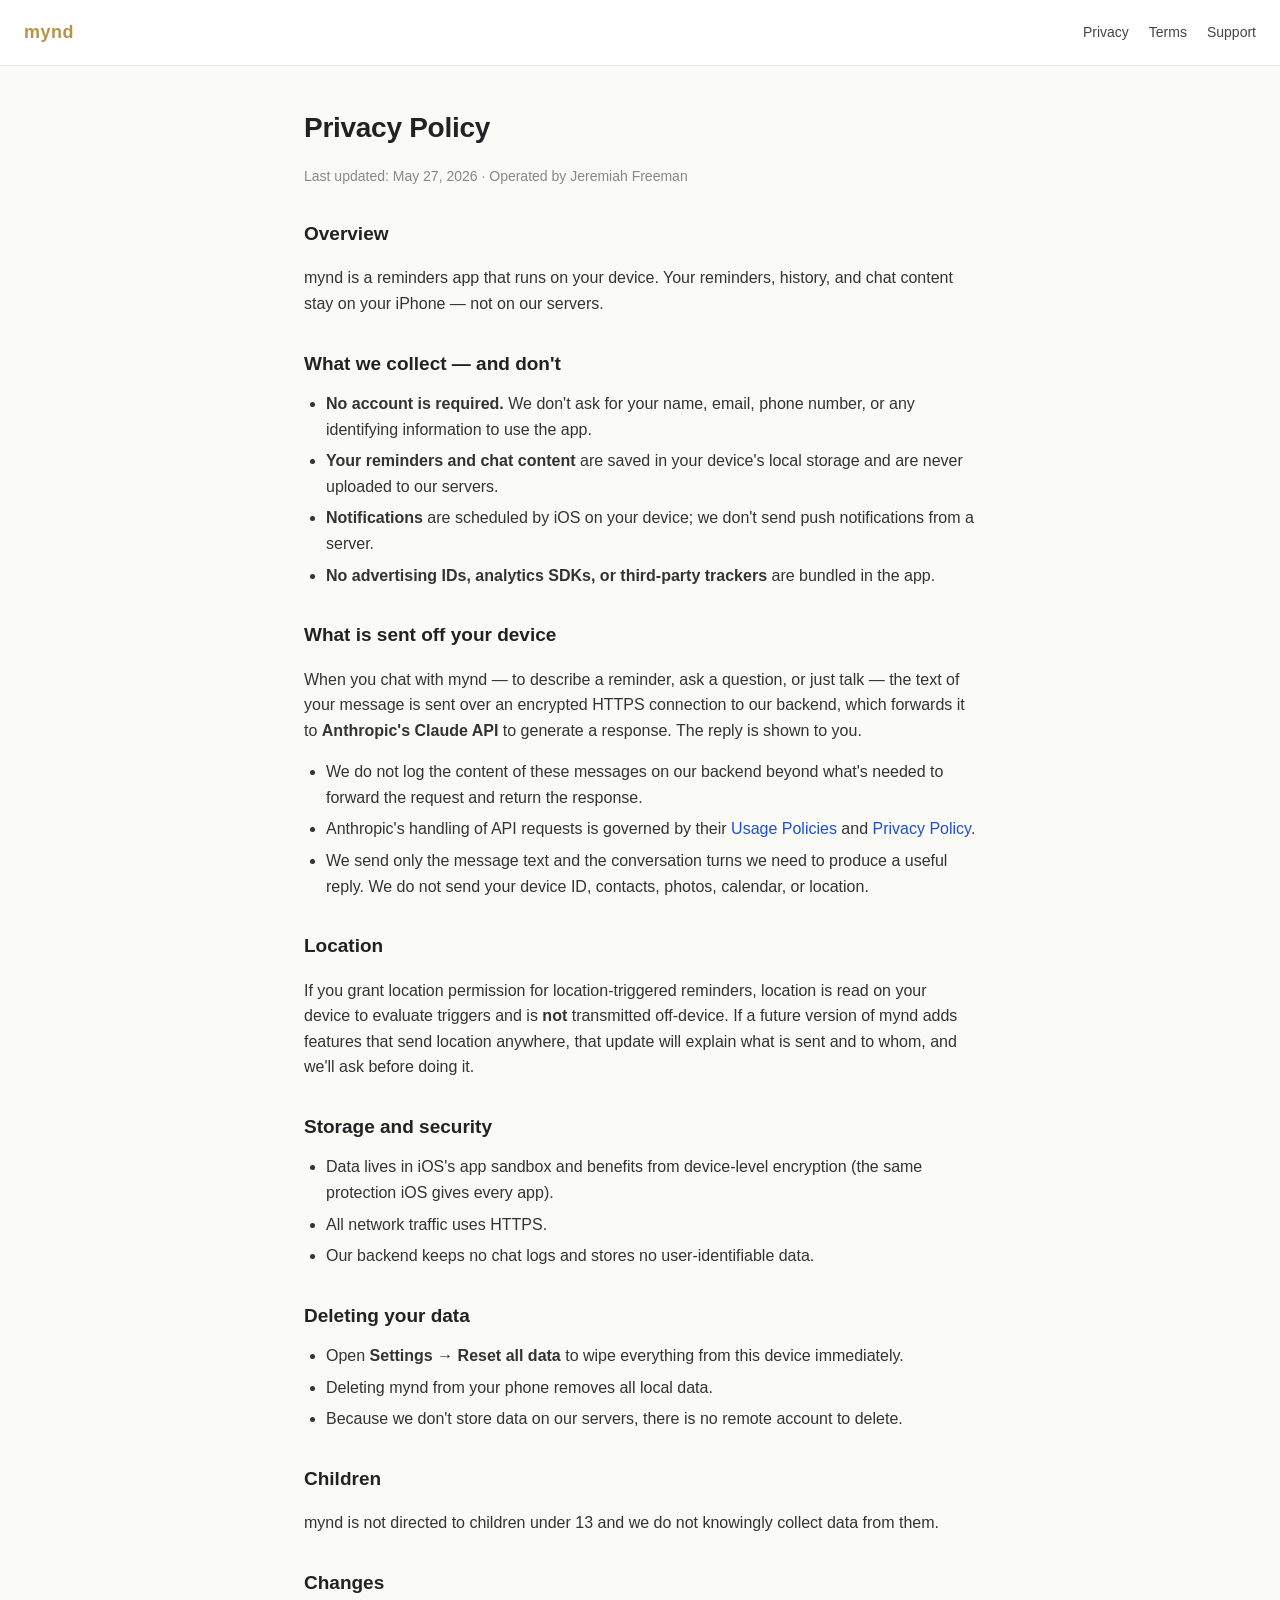
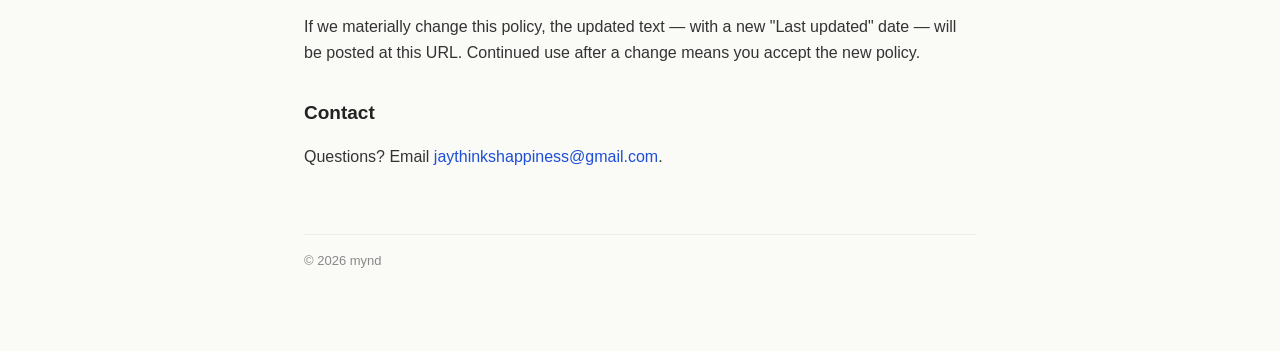
==== privacy.html @ 7d591dc5 "Initial site" ====
<!doctype html>
<html lang="en">
<head>
<meta charset="utf-8">
<meta name="viewport" content="width=device-width,initial-scale=1">
<title>Privacy Policy — mynd</title>
<link rel="stylesheet" href="style.css">
</head>
<body>
<header>
  <a class="brand" href="index.html">mynd</a>
  <a href="privacy.html">Privacy</a>
  <a href="terms.html">Terms</a>
  <a href="support.html">Support</a>
</header>
<main class="wrap">

<h1>Privacy Policy</h1>
<p class="meta">Last updated: May 27, 2026 · Operated by Jeremiah Freeman</p>

<h2>Overview</h2>
<p>mynd is a reminders app that runs on your device. Your reminders, history, and chat content stay on your iPhone — not on our servers.</p>

<h2>What we collect — and don't</h2>
<ul>
  <li><strong>No account is required.</strong> We don't ask for your name, email, phone number, or any identifying information to use the app.</li>
  <li><strong>Your reminders and chat content</strong> are saved in your device's local storage and are never uploaded to our servers.</li>
  <li><strong>Notifications</strong> are scheduled by iOS on your device; we don't send push notifications from a server.</li>
  <li><strong>No advertising IDs, analytics SDKs, or third-party trackers</strong> are bundled in the app.</li>
</ul>

<h2>What is sent off your device</h2>
<p>When you chat with mynd — to describe a reminder, ask a question, or just talk — the text of your message is sent over an encrypted HTTPS connection to our backend, which forwards it to <strong>Anthropic's Claude API</strong> to generate a response. The reply is shown to you.</p>
<ul>
  <li>We do not log the content of these messages on our backend beyond what's needed to forward the request and return the response.</li>
  <li>Anthropic's handling of API requests is governed by their <a href="https://www.anthropic.com/legal/usage-policy">Usage Policies</a> and <a href="https://www.anthropic.com/legal/privacy">Privacy Policy</a>.</li>
  <li>We send only the message text and the conversation turns we need to produce a useful reply. We do not send your device ID, contacts, photos, calendar, or location.</li>
</ul>

<h2>Location</h2>
<p>If you grant location permission for location-triggered reminders, location is read on your device to evaluate triggers and is <strong>not</strong> transmitted off-device. If a future version of mynd adds features that send location anywhere, that update will explain what is sent and to whom, and we'll ask before doing it.</p>

<h2>Storage and security</h2>
<ul>
  <li>Data lives in iOS's app sandbox and benefits from device-level encryption (the same protection iOS gives every app).</li>
  <li>All network traffic uses HTTPS.</li>
  <li>Our backend keeps no chat logs and stores no user-identifiable data.</li>
</ul>

<h2>Deleting your data</h2>
<ul>
  <li>Open <strong>Settings → Reset all data</strong> to wipe everything from this device immediately.</li>
  <li>Deleting mynd from your phone removes all local data.</li>
  <li>Because we don't store data on our servers, there is no remote account to delete.</li>
</ul>

<h2>Children</h2>
<p>mynd is not directed to children under 13 and we do not knowingly collect data from them.</p>

<h2>Changes</h2>
<p>If we materially change this policy, the updated text — with a new "Last updated" date — will be posted at this URL. Continued use after a change means you accept the new policy.</p>

<h2>Contact</h2>
<p>Questions? Email <a href="mailto:jaythinkshappiness@gmail.com">jaythinkshappiness@gmail.com</a>.</p>

<footer>© 2026 mynd</footer>
</main>
</body>
</html>
---- style.css ----
*,*::before,*::after{box-sizing:border-box}
body{font:16px/1.6 -apple-system,BlinkMacSystemFont,"Segoe UI",Roboto,sans-serif;color:#222;background:#fafaf7;margin:0;padding:0}
.wrap{max-width:720px;margin:0 auto;padding:40px 24px 80px}
h1{font-weight:600;letter-spacing:-.01em;margin:0 0 6px;font-size:28px}
h2{margin:32px 0 12px;font-weight:600;font-size:19px}
p,li{color:#333}
ul{padding-left:22px;margin:8px 0 16px}
li{margin-bottom:6px}
a{color:#1d4ed8;text-decoration:none}
a:hover{text-decoration:underline}
.meta{color:#888;font-size:14px;margin-bottom:24px}
header{display:flex;align-items:center;gap:20px;padding:18px 24px;border-bottom:1px solid #ece9e1;background:#fff}
header a{color:#444;font-size:14px;font-weight:500}
header a.brand{color:#b8944a;font-size:18px;font-weight:600;letter-spacing:.5px;margin-right:auto}
footer{margin-top:64px;color:#888;font-size:13px;border-top:1px solid #eee;padding-top:16px}
.hero{padding:80px 24px 40px;text-align:center}
.hero h1{font-size:48px;color:#b8944a;letter-spacing:1px;margin-bottom:8px}
.hero p{font-size:18px;color:#555;max-width:520px;margin:0 auto 24px}
.links{display:flex;gap:14px;justify-content:center;flex-wrap:wrap}
.links a{padding:10px 18px;border:1px solid #ddd;border-radius:8px;color:#333;background:#fff}
.links a:hover{border-color:#b8944a;color:#b8944a;text-decoration:none}
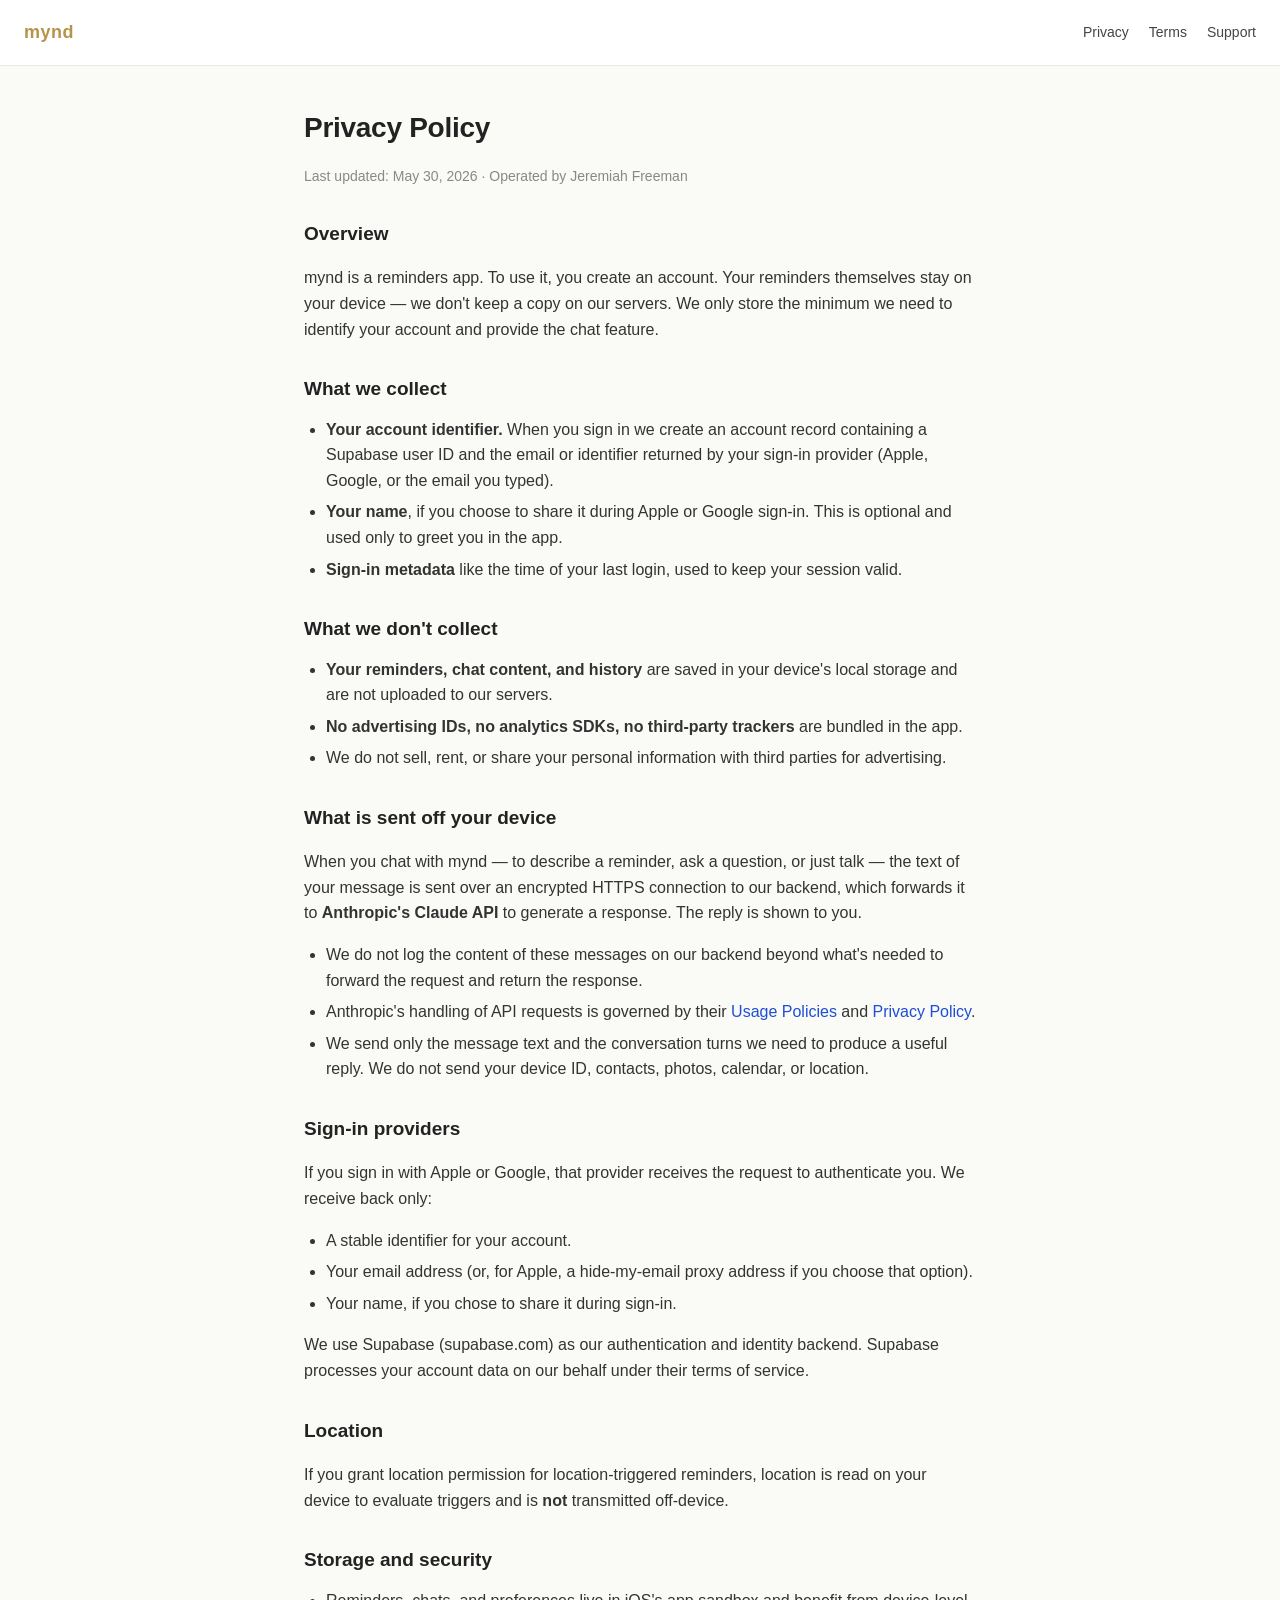
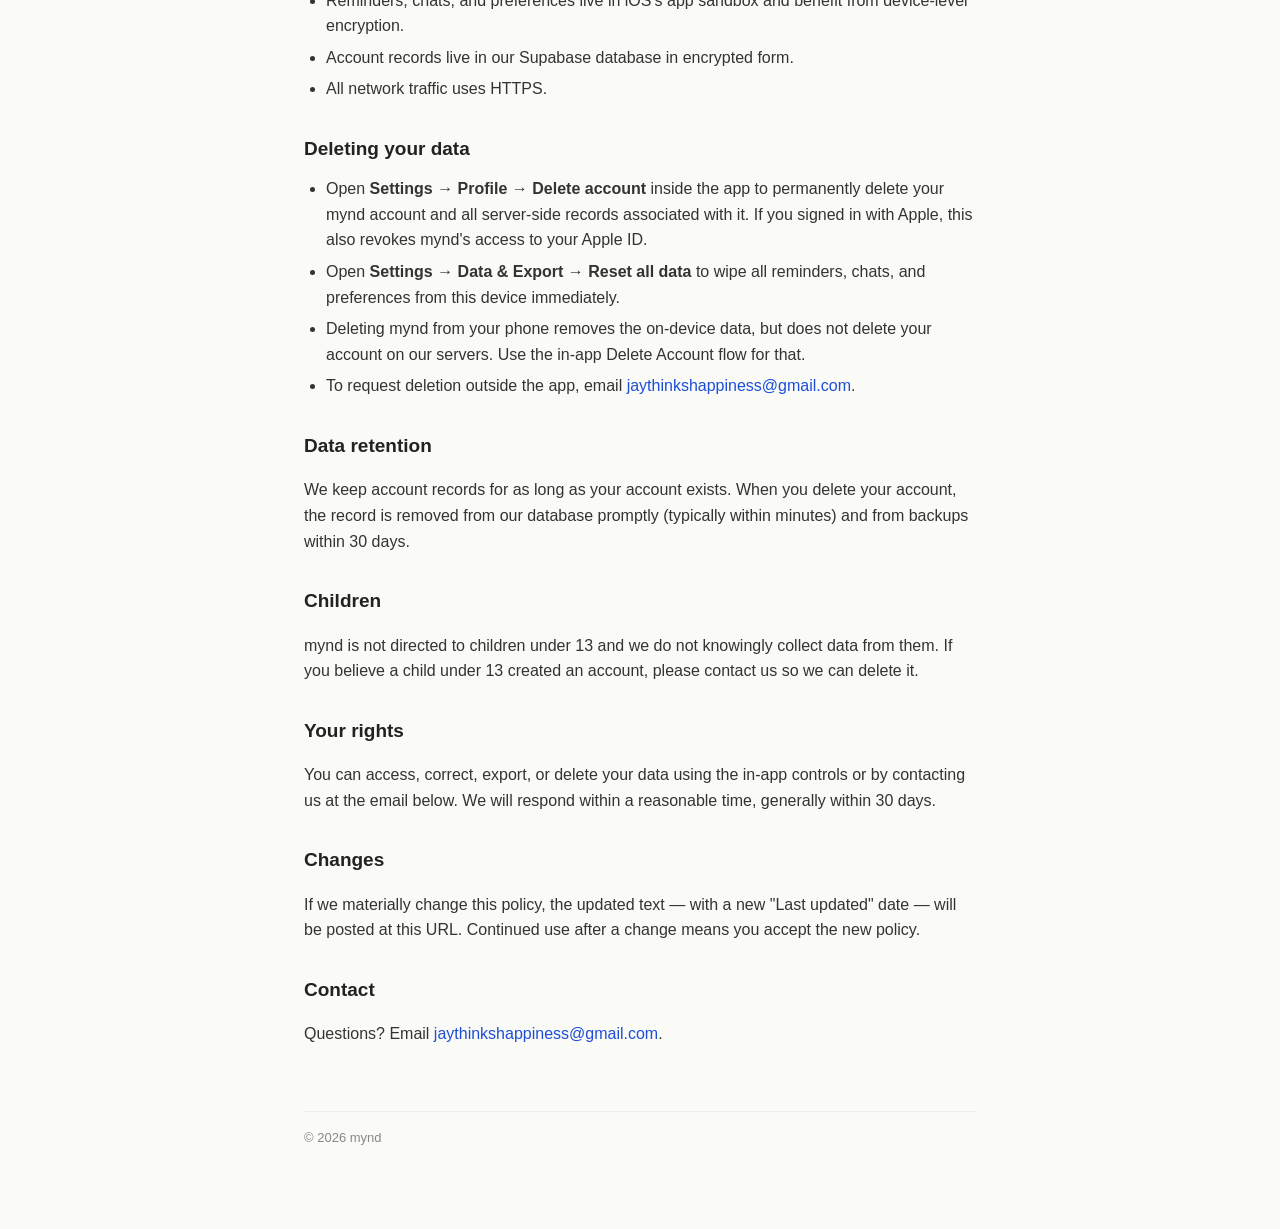
==== commit 7c048477: "Update privacy + terms for accounts" ====
--- a/privacy.html
+++ b/privacy.html
@@ -16,17 +16,23 @@
 <main class="wrap">
 
 <h1>Privacy Policy</h1>
-<p class="meta">Last updated: May 27, 2026 · Operated by Jeremiah Freeman</p>
+<p class="meta">Last updated: May 30, 2026 · Operated by Jeremiah Freeman</p>
 
 <h2>Overview</h2>
-<p>mynd is a reminders app that runs on your device. Your reminders, history, and chat content stay on your iPhone — not on our servers.</p>
+<p>mynd is a reminders app. To use it, you create an account. Your reminders themselves stay on your device — we don't keep a copy on our servers. We only store the minimum we need to identify your account and provide the chat feature.</p>
 
-<h2>What we collect — and don't</h2>
+<h2>What we collect</h2>
 <ul>
-  <li><strong>No account is required.</strong> We don't ask for your name, email, phone number, or any identifying information to use the app.</li>
-  <li><strong>Your reminders and chat content</strong> are saved in your device's local storage and are never uploaded to our servers.</li>
-  <li><strong>Notifications</strong> are scheduled by iOS on your device; we don't send push notifications from a server.</li>
-  <li><strong>No advertising IDs, analytics SDKs, or third-party trackers</strong> are bundled in the app.</li>
+  <li><strong>Your account identifier.</strong> When you sign in we create an account record containing a Supabase user ID and the email or identifier returned by your sign-in provider (Apple, Google, or the email you typed).</li>
+  <li><strong>Your name</strong>, if you choose to share it during Apple or Google sign-in. This is optional and used only to greet you in the app.</li>
+  <li><strong>Sign-in metadata</strong> like the time of your last login, used to keep your session valid.</li>
+</ul>
+
+<h2>What we don't collect</h2>
+<ul>
+  <li><strong>Your reminders, chat content, and history</strong> are saved in your device's local storage and are not uploaded to our servers.</li>
+  <li><strong>No advertising IDs, no analytics SDKs, no third-party trackers</strong> are bundled in the app.</li>
+  <li>We do not sell, rent, or share your personal information with third parties for advertising.</li>
 </ul>
 
 <h2>What is sent off your device</h2>
@@ -37,25 +43,41 @@
   <li>We send only the message text and the conversation turns we need to produce a useful reply. We do not send your device ID, contacts, photos, calendar, or location.</li>
 </ul>
 
+<h2>Sign-in providers</h2>
+<p>If you sign in with Apple or Google, that provider receives the request to authenticate you. We receive back only:</p>
+<ul>
+  <li>A stable identifier for your account.</li>
+  <li>Your email address (or, for Apple, a hide-my-email proxy address if you choose that option).</li>
+  <li>Your name, if you chose to share it during sign-in.</li>
+</ul>
+<p>We use Supabase (supabase.com) as our authentication and identity backend. Supabase processes your account data on our behalf under their terms of service.</p>
+
 <h2>Location</h2>
-<p>If you grant location permission for location-triggered reminders, location is read on your device to evaluate triggers and is <strong>not</strong> transmitted off-device. If a future version of mynd adds features that send location anywhere, that update will explain what is sent and to whom, and we'll ask before doing it.</p>
+<p>If you grant location permission for location-triggered reminders, location is read on your device to evaluate triggers and is <strong>not</strong> transmitted off-device.</p>
 
 <h2>Storage and security</h2>
 <ul>
-  <li>Data lives in iOS's app sandbox and benefits from device-level encryption (the same protection iOS gives every app).</li>
+  <li>Reminders, chats, and preferences live in iOS's app sandbox and benefit from device-level encryption.</li>
+  <li>Account records live in our Supabase database in encrypted form.</li>
   <li>All network traffic uses HTTPS.</li>
-  <li>Our backend keeps no chat logs and stores no user-identifiable data.</li>
 </ul>
 
 <h2>Deleting your data</h2>
 <ul>
-  <li>Open <strong>Settings → Reset all data</strong> to wipe everything from this device immediately.</li>
-  <li>Deleting mynd from your phone removes all local data.</li>
-  <li>Because we don't store data on our servers, there is no remote account to delete.</li>
+  <li>Open <strong>Settings → Profile → Delete account</strong> inside the app to permanently delete your mynd account and all server-side records associated with it. If you signed in with Apple, this also revokes mynd's access to your Apple ID.</li>
+  <li>Open <strong>Settings → Data &amp; Export → Reset all data</strong> to wipe all reminders, chats, and preferences from this device immediately.</li>
+  <li>Deleting mynd from your phone removes the on-device data, but does not delete your account on our servers. Use the in-app Delete Account flow for that.</li>
+  <li>To request deletion outside the app, email <a href="mailto:jaythinkshappiness@gmail.com">jaythinkshappiness@gmail.com</a>.</li>
 </ul>
 
+<h2>Data retention</h2>
+<p>We keep account records for as long as your account exists. When you delete your account, the record is removed from our database promptly (typically within minutes) and from backups within 30 days.</p>
+
 <h2>Children</h2>
-<p>mynd is not directed to children under 13 and we do not knowingly collect data from them.</p>
+<p>mynd is not directed to children under 13 and we do not knowingly collect data from them. If you believe a child under 13 created an account, please contact us so we can delete it.</p>
+
+<h2>Your rights</h2>
+<p>You can access, correct, export, or delete your data using the in-app controls or by contacting us at the email below. We will respond within a reasonable time, generally within 30 days.</p>
 
 <h2>Changes</h2>
 <p>If we materially change this policy, the updated text — with a new "Last updated" date — will be posted at this URL. Continued use after a change means you accept the new policy.</p>
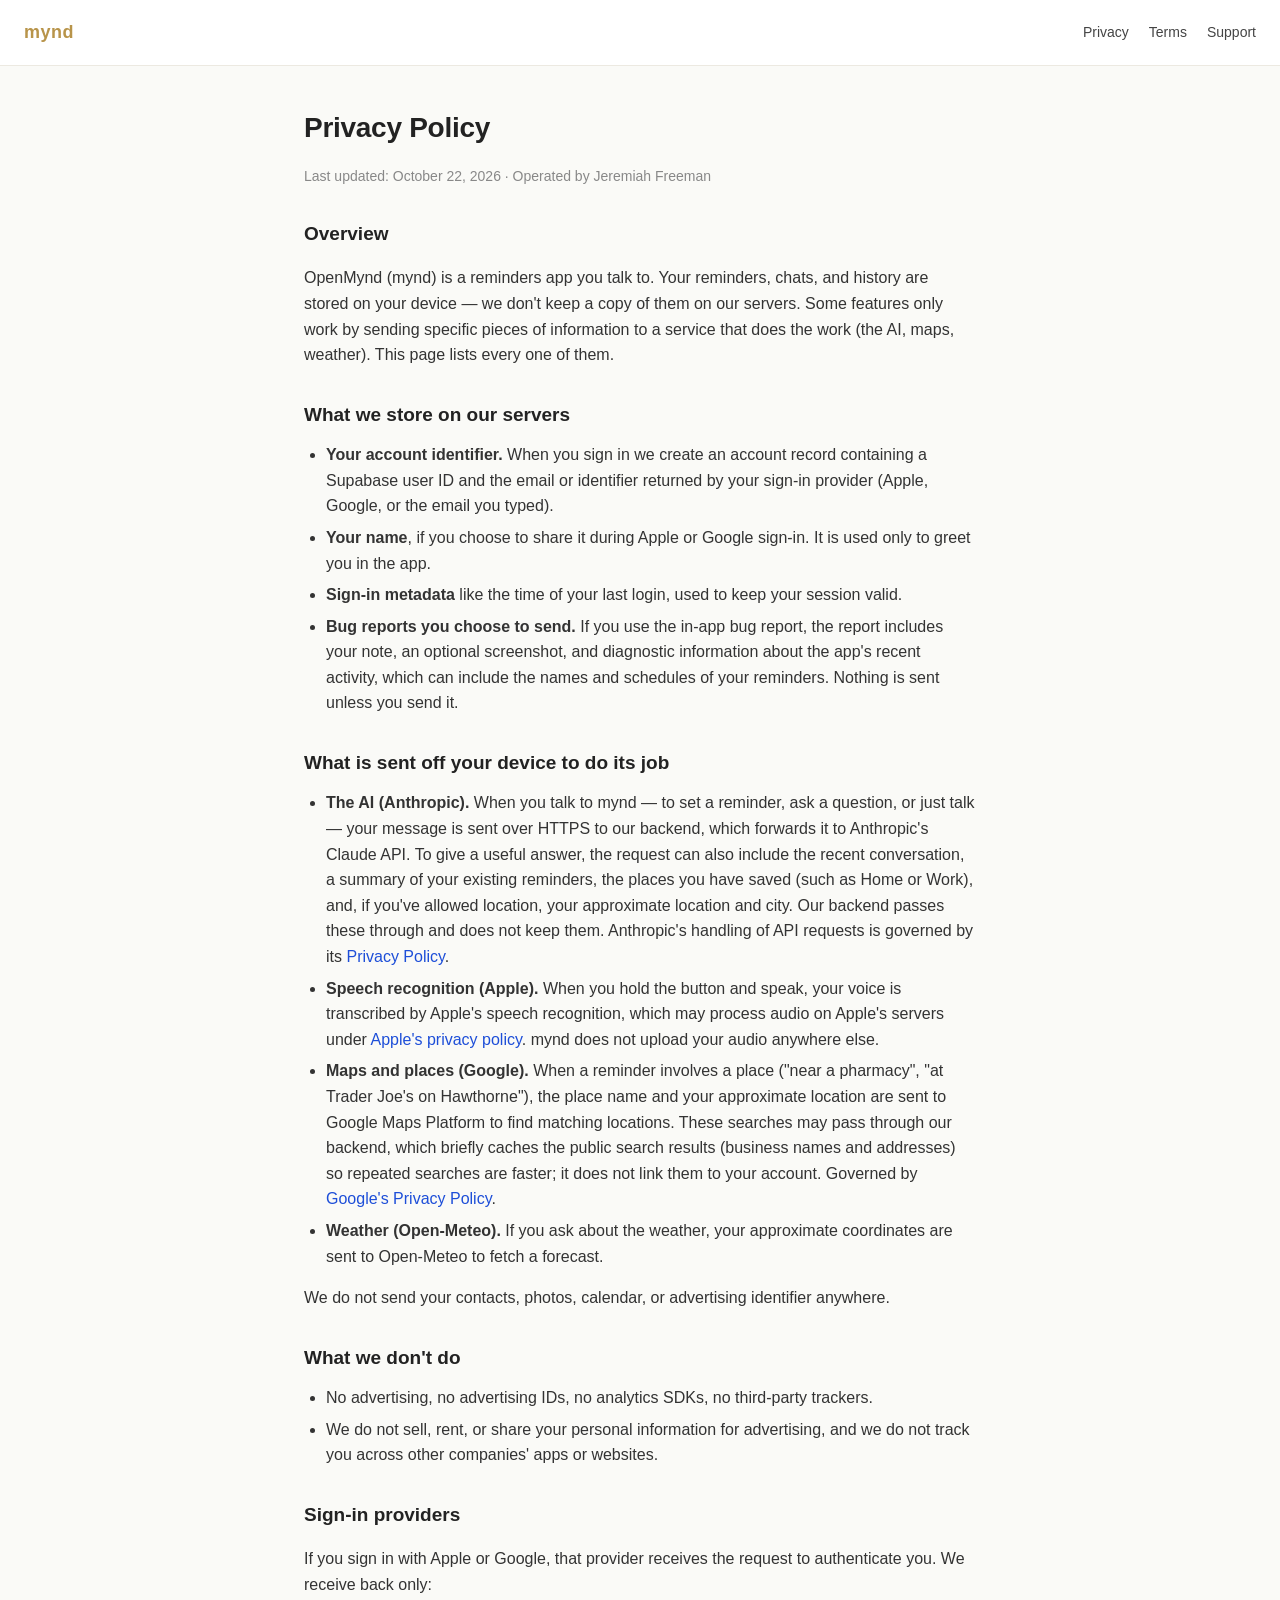
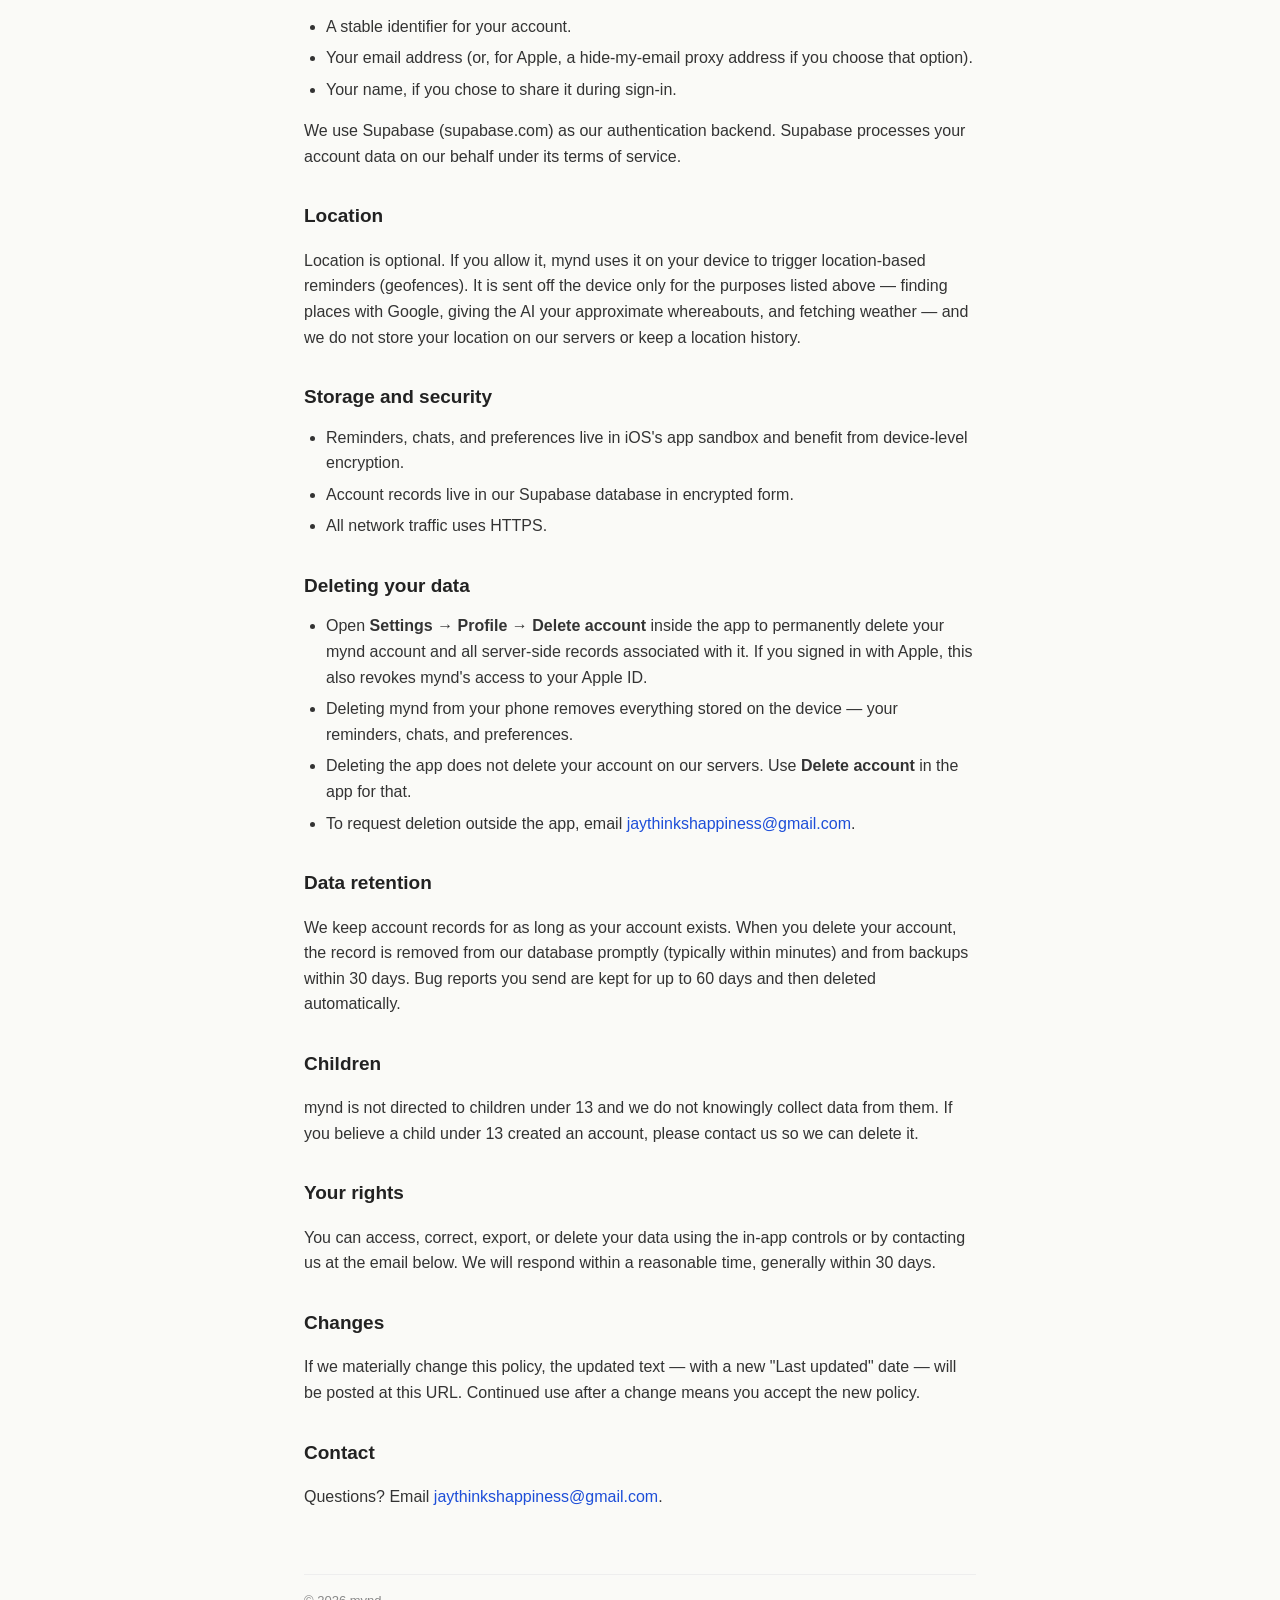
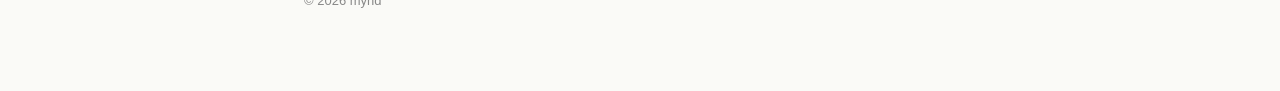
==== commit fb751544: "Privacy: list every off-device flow (AI context, speech, Google places, weather, bug reports)" ====
--- a/privacy.html
+++ b/privacy.html
@@ -16,31 +16,32 @@
 <main class="wrap">
 
 <h1>Privacy Policy</h1>
-<p class="meta">Last updated: May 30, 2026 · Operated by Jeremiah Freeman</p>
+<p class="meta">Last updated: October 22, 2026 · Operated by Jeremiah Freeman</p>
 
 <h2>Overview</h2>
-<p>mynd is a reminders app. To use it, you create an account. Your reminders themselves stay on your device — we don't keep a copy on our servers. We only store the minimum we need to identify your account and provide the chat feature.</p>
+<p>OpenMynd (mynd) is a reminders app you talk to. Your reminders, chats, and history are stored on your device — we don't keep a copy of them on our servers. Some features only work by sending specific pieces of information to a service that does the work (the AI, maps, weather). This page lists every one of them.</p>
 
-<h2>What we collect</h2>
+<h2>What we store on our servers</h2>
 <ul>
   <li><strong>Your account identifier.</strong> When you sign in we create an account record containing a Supabase user ID and the email or identifier returned by your sign-in provider (Apple, Google, or the email you typed).</li>
-  <li><strong>Your name</strong>, if you choose to share it during Apple or Google sign-in. This is optional and used only to greet you in the app.</li>
+  <li><strong>Your name</strong>, if you choose to share it during Apple or Google sign-in. It is used only to greet you in the app.</li>
   <li><strong>Sign-in metadata</strong> like the time of your last login, used to keep your session valid.</li>
+  <li><strong>Bug reports you choose to send.</strong> If you use the in-app bug report, the report includes your note, an optional screenshot, and diagnostic information about the app's recent activity, which can include the names and schedules of your reminders. Nothing is sent unless you send it.</li>
 </ul>
 
-<h2>What we don't collect</h2>
+<h2>What is sent off your device to do its job</h2>
 <ul>
-  <li><strong>Your reminders, chat content, and history</strong> are saved in your device's local storage and are not uploaded to our servers.</li>
-  <li><strong>No advertising IDs, no analytics SDKs, no third-party trackers</strong> are bundled in the app.</li>
-  <li>We do not sell, rent, or share your personal information with third parties for advertising.</li>
+  <li><strong>The AI (Anthropic).</strong> When you talk to mynd — to set a reminder, ask a question, or just talk — your message is sent over HTTPS to our backend, which forwards it to Anthropic's Claude API. To give a useful answer, the request can also include the recent conversation, a summary of your existing reminders, the places you have saved (such as Home or Work), and, if you've allowed location, your approximate location and city. Our backend passes these through and does not keep them. Anthropic's handling of API requests is governed by its <a href="https://www.anthropic.com/legal/privacy">Privacy Policy</a>.</li>
+  <li><strong>Speech recognition (Apple).</strong> When you hold the button and speak, your voice is transcribed by Apple's speech recognition, which may process audio on Apple's servers under <a href="https://www.apple.com/legal/privacy/">Apple's privacy policy</a>. mynd does not upload your audio anywhere else.</li>
+  <li><strong>Maps and places (Google).</strong> When a reminder involves a place ("near a pharmacy", "at Trader Joe's on Hawthorne"), the place name and your approximate location are sent to Google Maps Platform to find matching locations. These searches may pass through our backend, which briefly caches the public search results (business names and addresses) so repeated searches are faster; it does not link them to your account. Governed by <a href="https://policies.google.com/privacy">Google's Privacy Policy</a>.</li>
+  <li><strong>Weather (Open-Meteo).</strong> If you ask about the weather, your approximate coordinates are sent to Open-Meteo to fetch a forecast.</li>
 </ul>
+<p>We do not send your contacts, photos, calendar, or advertising identifier anywhere.</p>
 
-<h2>What is sent off your device</h2>
-<p>When you chat with mynd — to describe a reminder, ask a question, or just talk — the text of your message is sent over an encrypted HTTPS connection to our backend, which forwards it to <strong>Anthropic's Claude API</strong> to generate a response. The reply is shown to you.</p>
+<h2>What we don't do</h2>
 <ul>
-  <li>We do not log the content of these messages on our backend beyond what's needed to forward the request and return the response.</li>
-  <li>Anthropic's handling of API requests is governed by their <a href="https://www.anthropic.com/legal/usage-policy">Usage Policies</a> and <a href="https://www.anthropic.com/legal/privacy">Privacy Policy</a>.</li>
-  <li>We send only the message text and the conversation turns we need to produce a useful reply. We do not send your device ID, contacts, photos, calendar, or location.</li>
+  <li>No advertising, no advertising IDs, no analytics SDKs, no third-party trackers.</li>
+  <li>We do not sell, rent, or share your personal information for advertising, and we do not track you across other companies' apps or websites.</li>
 </ul>
 
 <h2>Sign-in providers</h2>
@@ -50,10 +51,10 @@
   <li>Your email address (or, for Apple, a hide-my-email proxy address if you choose that option).</li>
   <li>Your name, if you chose to share it during sign-in.</li>
 </ul>
-<p>We use Supabase (supabase.com) as our authentication and identity backend. Supabase processes your account data on our behalf under their terms of service.</p>
+<p>We use Supabase (supabase.com) as our authentication backend. Supabase processes your account data on our behalf under its terms of service.</p>
 
 <h2>Location</h2>
-<p>If you grant location permission for location-triggered reminders, location is read on your device to evaluate triggers and is <strong>not</strong> transmitted off-device.</p>
+<p>Location is optional. If you allow it, mynd uses it on your device to trigger location-based reminders (geofences). It is sent off the device only for the purposes listed above — finding places with Google, giving the AI your approximate whereabouts, and fetching weather — and we do not store your location on our servers or keep a location history.</p>
 
 <h2>Storage and security</h2>
 <ul>
@@ -65,13 +66,13 @@
 <h2>Deleting your data</h2>
 <ul>
   <li>Open <strong>Settings → Profile → Delete account</strong> inside the app to permanently delete your mynd account and all server-side records associated with it. If you signed in with Apple, this also revokes mynd's access to your Apple ID.</li>
-  <li>Open <strong>Settings → Data &amp; Export → Reset all data</strong> to wipe all reminders, chats, and preferences from this device immediately.</li>
-  <li>Deleting mynd from your phone removes the on-device data, but does not delete your account on our servers. Use the in-app Delete Account flow for that.</li>
+  <li>Deleting mynd from your phone removes everything stored on the device — your reminders, chats, and preferences.</li>
+  <li>Deleting the app does not delete your account on our servers. Use <strong>Delete account</strong> in the app for that.</li>
   <li>To request deletion outside the app, email <a href="mailto:jaythinkshappiness@gmail.com">jaythinkshappiness@gmail.com</a>.</li>
 </ul>
 
 <h2>Data retention</h2>
-<p>We keep account records for as long as your account exists. When you delete your account, the record is removed from our database promptly (typically within minutes) and from backups within 30 days.</p>
+<p>We keep account records for as long as your account exists. When you delete your account, the record is removed from our database promptly (typically within minutes) and from backups within 30 days. Bug reports you send are kept for up to 60 days and then deleted automatically.</p>
 
 <h2>Children</h2>
 <p>mynd is not directed to children under 13 and we do not knowingly collect data from them. If you believe a child under 13 created an account, please contact us so we can delete it.</p>
